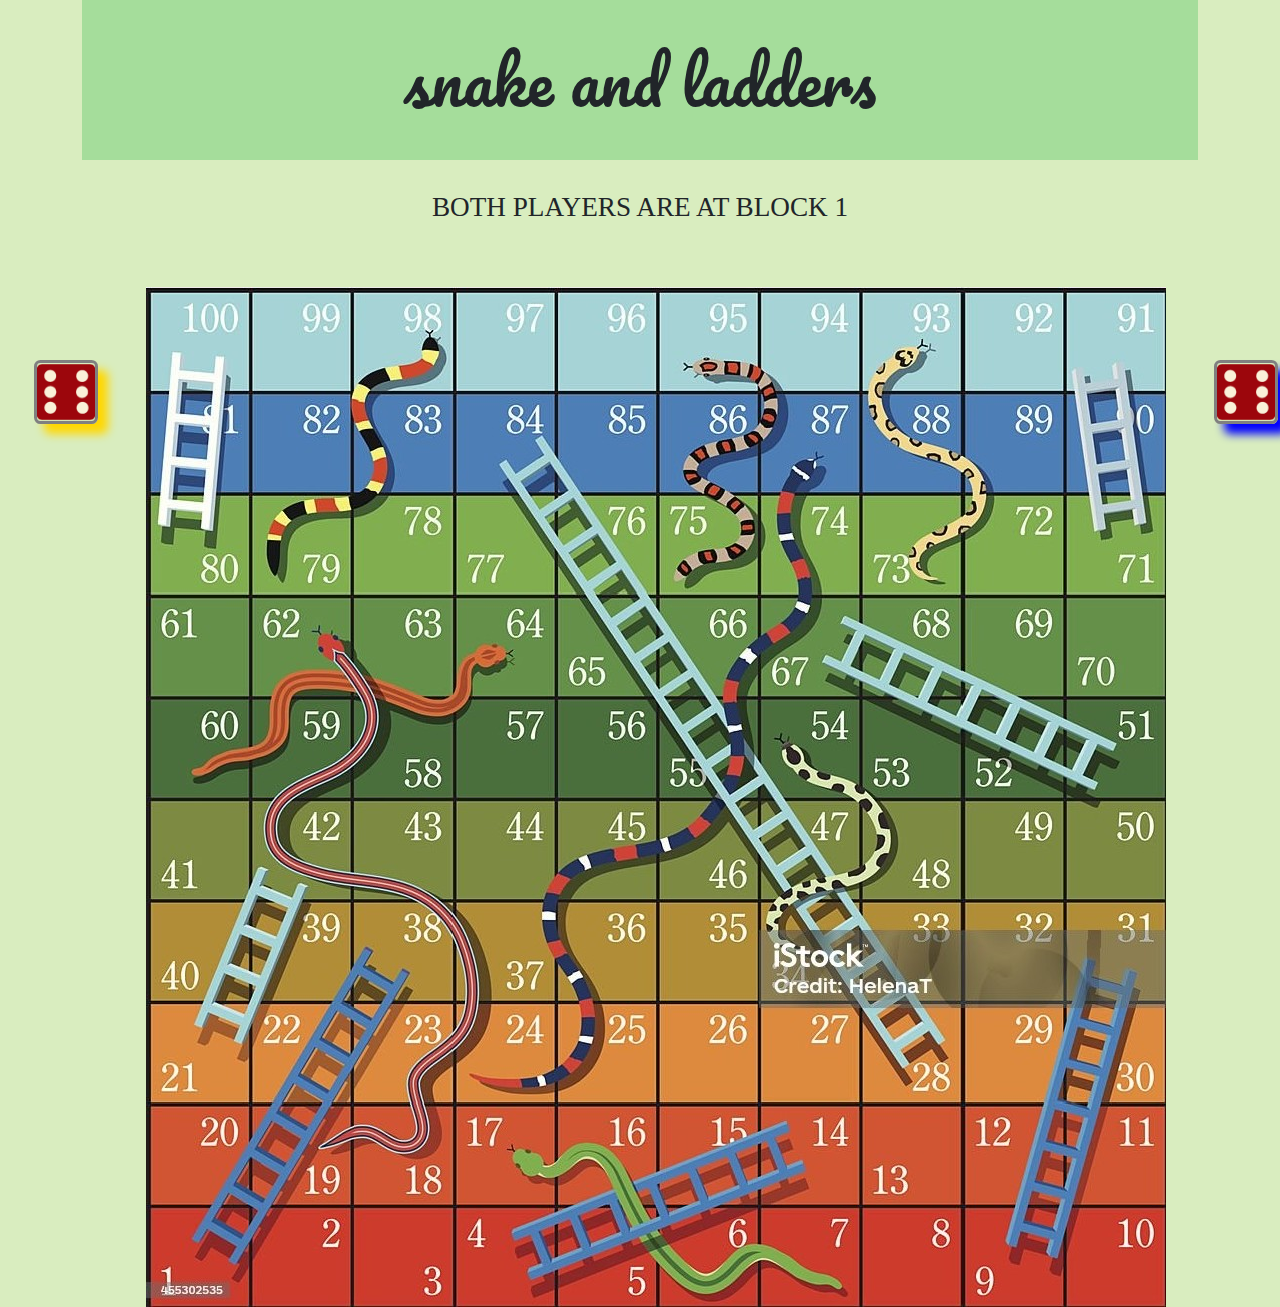
==== index2.html @ 72510134 "Add files via upload" ====
<html>
    <head>
        <title>
            SNAKE AND LADDERS
        </title>
        <!-- Bootstrap -->
        <link rel="stylesheet" href="https://cdn.jsdelivr.net/npm/bootstrap@5.3.3/dist/css/bootstrap.min.css">
        
        <!-- external CSS -->
        <link rel="stylesheet" href="style2.css">

        <!-- google fonts -->
        <link rel="preconnect" href="https://fonts.googleapis.com">
        <link rel="preconnect" href="https://fonts.gstatic.com" crossorigin>
        <link href="https://fonts.googleapis.com/css2?family=Felipa&family=Madimi+One&family=Pacifico&display=swap" rel="stylesheet">
    </head>
    <body>

        <div class="container">
            <div class="heading pacifico-regular" id="heading">snake and ladders</div>
            <div class="instruction winner merriweather-light" id="instruction winner">
                        BOTH PLAYERS ARE AT BLOCK 1
            </div>
            <div class="sub_container">
                <div class="dice dice1">
                    <img src="./dice images/dice6.png" alt="" class="dice_img dice_img1" id="dice_img1">                    
                </div>
                <div class="board"> 
                    <div class="block" id= "block100">
                        <img src="./blockimages/100.jpg" id = "blockimg100">
                    </div>
                    <div class="block" id= "block99" >
                        <img src="./blockimages/99.jpg" id = "blockimg99">
                    </div>
                    <div class="block" id= "block98">
                        <img src="./blockimages/98.jpg" id = "blockimg98">
                    </div>
                    <div class="block" id= "block97">
                        <img src="./blockimages/97.jpg" id = "blockimg97">
                    </div>
                    <div class="block" id= "block96">
                        <img src="./blockimages/96.jpg" id = "blockimg96">
                    </div>
                    <div class="block" id= "block95">
                        <img src="./blockimages/95.jpg" id = "blockimg95">
                    </div>
                    <div class="block" id= "block94">
                        <img src="./blockimages/94.jpg" id = "blockimg94">
                    </div>
                    <div class="block" id= "block93">
                        <img src="./blockimages/93.jpg" id = "blockimg93">
                    </div>
                    <div class="block" id= "block92">
                        <img src="./blockimages/92.jpg" id = "blockimg92">
                    </div>
                    <div class="block" id= "block91">
                        <img src="./blockimages/91.jpg" id = "blockimg91">
                    </div>
                    <div class="block" id= "block81">
                        <img src="./blockimages/81_.jpg" id = "blockimg81">
                    </div>
                    <div class="block" id= "block82">
                        <img src="./blockimages/82_.jpg" id = "blockimg82">
                    </div>
                    <div class="block" id= "block83">
                        <img src="./blockimages/83_.jpg" id = "blockimg83">
                    </div>
                    <div class="block" id= "block84">
                        <img src="./blockimages/84_.jpg" id = "blockimg84">
                    </div>
                    <div class="block" id= "block85">
                        <img src="./blockimages/85_.jpg" id = "blockimg85">
                    </div>
                    <div class="block" id= "block86">
                        <img src="./blockimages/86_.jpg" id = "blockimg86">
                    </div>
                    <div class="block" id= "block87">
                        <img src="./blockimages/87_.jpg" id = "blockimg87">
                    </div>
                    <div class="block" id= "block88">
                        <img src="./blockimages/88_.jpg" id = "blockimg88">
                    </div>
                    <div class="block" id= "block89">
                        <img src="./blockimages/89_.jpg" id = "blockimg89">
                    </div>
                    <div class="block" id= "block90">
                        <img src="./blockimages/90_.jpg" id = "blockimg90">
                    </div>
                    <div class="block" id= "block80">
                        <img src="./blockimages/80.jpg" id = "blockimg80">
                    </div>
                    <div class="block" id= "block79">
                        <img src="./blockimages/79.jpg" id = "blockimg79">
                    </div>
                    <div class="block" id= "block78">
                        <img src="./blockimages/78.jpg" id = "blockimg78">
                    </div>
                    <div class="block" id= "block77">
                        <img src="./blockimages/77.jpg" id = "blockimg77">
                    </div>
                    <div class="block" id= "block76">
                        <img src="./blockimages/76.jpg" id = "blockimg76">
                    </div>
                    <div class="block" id= "block75">
                        <img src="./blockimages/75.jpg" id = "blockimg75">
                    </div>
                    <div class="block" id= "block74">
                        <img src="./blockimages/74.jpg" id = "blockimg74">
                    </div>
                    <div class="block" id= "block73">
                        <img src="./blockimages/73.jpg" id = "blockimg73">
                    </div>
                    <div class="block" id= "block72">
                        <img src="./blockimages/72.jpg" id = "blockimg72">
                    </div>
                    <div class="block" id= "block71">
                        <img src="./blockimages/71.jpg" id = "blockimg71">
                    </div>
                    <div class="block" id= "block61">
                        <img src="./blockimages/61_.jpg" id = "blockimg61">
                    </div>
                    <div class="block" id= "block62">
                        <img src="./blockimages/62_.jpg" id = "blockimg62">
                    </div>
                    <div class="block" id= "block63">
                        <img src="./blockimages/63_.jpg" id = "blockimg63">
                    </div>
                    <div class="block" id= "block64">
                        <img src="./blockimages/64_.jpg" id = "blockimg64">
                    </div>
                    <div class="block" id= "block65">
                        <img src="./blockimages/65_.jpg" id = "blockimg65">
                    </div>
                    <div class="block" id= "block66">
                        <img src="./blockimages/66_.jpg" id = "blockimg66">
                    </div>
                    <div class="block" id= "block67">
                        <img src="./blockimages/67_.jpg" id = "blockimg67">
                    </div>
                    <div class="block" id= "block68">
                        <img src="./blockimages/68_.jpg" id = "blockimg68">
                    </div>
                    <div class="block" id= "block69">
                        <img src="./blockimages/69_.jpg" id = "blockimg69">
                    </div>
                    <div class="block" id= "block70">
                        <img src="./blockimages/70_.jpg" id = "blockimg70">
                    </div>
                    <div class="block" id= "block60">
                        <img src="./blockimages/60.jpg" id = "blockimg60">
                    </div>
                    <div class="block" id= "block59">
                        <img src="./blockimages/59.jpg" id = "blockimg59">
                    </div>
                    <div class="block" id= "block58">
                        <img src="./blockimages/58.jpg" id = "blockimg58">
                    </div>
                    <div class="block" id= "block57">
                        <img src="./blockimages/57.jpg" id = "blockimg57">
                    </div>
                    <div class="block" id= "block56">
                        <img src="./blockimages/56.jpg" id = "blockimg56">
                    </div>
                    <div class="block" id= "block55">
                        <img src="./blockimages/55.jpg" id = "blockimg55">
                    </div>
                    <div class="block" id= "block54">
                        <img src="./blockimages/54.jpg" id = "blockimg54">
                    </div>
                    <div class="block" id= "block53">
                        <img src="./blockimages/53.jpg" id = "blockimg53">
                    </div>
                    <div class="block" id= "block52">
                        <img src="./blockimages/52.jpg" id = "blockimg52">
                    </div>
                    <div class="block" id= "block51">
                        <img src="./blockimages/51.jpg" id = "blockimg51">
                    </div>
                    <div class="block" id= "block41">
                        <img src="./blockimages/41_.jpg" id = "blockimg41">
                    </div>
                    <div class="block" id= "block42">
                        <img src="./blockimages/42_.jpg" id = "blockimg42">
                    </div>
                    <div class="block" id= "block43">
                        <img src="./blockimages/43_.jpg" id = "blockimg43">
                    </div>
                    <div class="block" id= "block44">
                        <img src="./blockimages/44_.jpg" id = "blockimg44">
                    </div>
                    <div class="block" id= "block45">
                        <img src="./blockimages/45_.jpg" id = "blockimg45">
                    </div>
                    <div class="block" id= "block46">
                        <img src="./blockimages/46_.jpg" id = "blockimg46">
                    </div>
                    <div class="block" id= "block47">
                        <img src="./blockimages/47_.jpg" id = "blockimg47">
                    </div>
                    <div class="block" id= "block48">
                        <img src="./blockimages/48_.jpg" id = "blockimg48">
                    </div>
                    <div class="block" id= "block49">
                        <img src="./blockimages/49_.jpg" id = "blockimg49">
                    </div>
                    <div class="block" id= "block50">
                        <img src="./blockimages/50_.jpg" id = "blockimg50">
                    </div>
                    <div class="block" id= "block40">
                        <img src="./blockimages/40.jpg" id = "blockimg40">
                    </div>
                    <div class="block" id= "block39">
                        <img src="./blockimages/39.jpg" id = "blockimg39">
                    </div>
                    <div class="block" id= "block38">
                        <img src="./blockimages/38.jpg" id = "blockimg38">
                    </div>
                    <div class="block" id= "block37">
                        <img src="./blockimages/37.jpg" id = "blockimg37">
                    </div>
                    <div class="block" id= "block36">
                        <img src="./blockimages/36.jpg" id = "blockimg36">
                    </div>
                    <div class="block" id= "block35">
                        <img src="./blockimages/35.jpg" id = "blockimg35">
                    </div>
                    <div class="block" id= "block34">
                        <img src="./blockimages/34.jpg" id = "blockimg34">
                    </div>
                    <div class="block" id= "block33">
                        <img src="./blockimages/33.jpg" id = "blockimg33">
                    </div>
                    <div class="block" id= "block32">
                        <img src="./blockimages/32.jpg" id = "blockimg32">
                    </div>
                    <div class="block" id= "block31">
                        <img src="./blockimages/31.jpg" id = "blockimg31">
                    </div>
                    <div class="block" id= "block21">
                        <img src="./blockimages/21_.jpg" id = "blockimg21">
                    </div> 
                    <div class="block" id= "block22">
                        <img src="./blockimages/22_.jpg" id = "blockimg22">
                    </div>
                    <div class="block" id= "block23">
                        <img src="./blockimages/23_.jpg" id = "blockimg23">
                    </div>
                    <div class="block" id= "block24">
                        <img src="./blockimages/24_.jpg" id = "blockimg24">
                    </div>
                    <div class="block" id= "block25">
                        <img src="./blockimages/25_.jpg" id = "blockimg25">
                    </div>
                    <div class="block" id= "block26">
                        <img src="./blockimages/26_.jpg" id = "blockimg26">
                    </div>
                    <div class="block" id= "block27">
                        <img src="./blockimages/27_.jpg" id = "blockimg27">
                    </div>
                    <div class="block" id= "block28">
                        <img src="./blockimages/28_.jpg" id = "blockimg28">
                    </div>
                    <div class="block" id= "block29">
                        <img src="./blockimages/29_.jpg" id = "blockimg29">
                    </div>
                    <div class="block" id= "block30">
                        <img src="./blockimages/30_.jpg" id = "blockimg30">
                    </div>
                    <div class="block" id= "block20">
                        <img src="./blockimages/20.jpg" id = "blockimg20">
                    </div>
                    <div class="block" id= "block19">
                        <img src="./blockimages/19.jpg" id = "blockimg19">
                    </div>
                    <div class="block" id= "block18">
                        <img src="./blockimages/18.jpg" id = "blockimg18">
                    </div>
                    <div class="block" id= "block17">
                        <img src="./blockimages/17.jpg" id = "blockimg17">
                    </div>
                    <div class="block" id= "block16">
                        <img src="./blockimages/16.jpg" id = "blockimg16">
                    </div>
                    <div class="block" id= "block15">
                        <img src="./blockimages/15.jpg" id = "blockimg15">
                    </div>
                    <div class="block" id= "block14">
                        <img src="./blockimages/14.jpg" id = "blockimg14">
                    </div>
                    <div class="block" id= "block13">
                        <img src="./blockimages/13.jpg" id = "blockimg13">
                    </div>
                    <div class="block" id= "block12">
                        <img src="./blockimages/12.jpg" id = "blockimg12">
                    </div>
                    <div class="block" id= "block11">
                        <img src="./blockimages/11.jpg" id = "blockimg11">
                    </div>
                    <div class="block" id= "block1">
                        <img src="./blockimages/1_.jpg" id = "blockimg1">
                    </div>
                    <div class="block" id= "block2">
                        <img src="./blockimages/2_.jpg" id = "blockimg2">
                    </div>
                    <div class="block" id= "block3">
                        <img src="./blockimages/3_.jpg" id = "blockimg3">
                    </div>
                    <div class="block" id= "block4">
                        <img src="./blockimages/4_.jpg" id = "blockimg4">
                    </div>
                    <div class="block" id= "block5">
                        <img src="./blockimages/5_.jpg" id = "blockimg5">
                    </div>
                    <div class="block" id= "block6">
                        <img src="./blockimages/6_.jpg" id = "blockimg6">
                    </div>
                    <div class="block" id= "block7">
                        <img src="./blockimages/7_.jpg" id = "blockimg7">
                    </div>
                    <div class="block" id= "block8">
                        <img src="./blockimages/8_.jpg" id = "blockimg8">
                    </div>
                    <div class="block" id= "block9">
                        <img src="./blockimages/9_.jpg" id = "blockimg9">
                    </div>
                    <div class="block" id= "block10">
                        <img src="./blockimages/10_.jpg" id = "blockimg10">
                    </div>
                </div>
                <div class="dice dice2">
                    <img src="./dice images/dice6.png" alt="" class="dice_img dice_img2" id="dice_img2" >                    
                </div>
            </div>
        </div>
        

        <script src="index.js"></script>
    </body>
</html>
---- style2.css ----
body{
    background-color: D9EDBF;
}
.sub_container{
    /* position: relative; */
    justify-content: center;
    display: flex;
    height: 40rem;
    width: 100%;
}

.heading{
    height: 10rem;
    background-color: A5DD9B;
    text-align: center;
    width: 100%;
    font-size: 4rem;
}

.instruction{
    text-align: center;
    margin-top: 1em;
    margin-bottom: 1em;
    font-size: 1.7rem;
}

.pacifico-regular {
    padding-top: 2rem;
    font-family: "Pacifico", cursive;
    font-weight: 400;
    font-style: normal;
  }
  
.merriweather-light {
    font-family: "Merriweather", serif;
    font-weight: 300;
    font-style: normal;
}

.dice{
    
    height: 100vh;
    width: 2rem;
    margin: 1rem;
    
}
.dice1{
    margin-right: 3rem;
}
.dice_img{
    margin: 0px;
    position: sticky;
    top: 40%;
    height: 4rem;
    width: 4rem;
    margin-bottom: 1rem;

    transition: width 0.5s,height 0.5s,transform 1s;
    border: 3px solid gray;
    border-radius: 10%;
   
}

.dice_img1{
    box-shadow: 10px 10px 10px gold ;
}

.dice_img2{
    box-shadow: 10px 10px 10px blue;
}

.board{
    margin: 2rem;
    justify-items: center;
    display: grid;
    grid-template-columns:repeat(10,auto);
    grid-template-rows: repeat(10,auto);
}

.dice_img:hover{
    width: 7rem;
    height: 7rem;
    transform: rotate(180deg);
}

.yellow_block{
    background-color:yellow;
 }
 
.blue_block{
     background-color:blue;
  
  }
 
.current_yellow_block_img{
     border-radius: 50%;
 }
.current_blue_block_img{
     border-radius: 50%;
 }

.footer{
    margin-right: 1rem;
    margin-bottom: 1rem;
 }

 @keyframes chance {
    from {height: 4rem;width: 4rem;}
    to {height: 6rem;width: 6rem;}
  }

.dice_img_chance{
    animation: chance 1s;
    animation-iteration-count: infinite;
    animation-direction: alternate;
}


/* #block100{
    background: url("blockimages/100.jpg");
    width: 100%;
    height: 100%;

} */
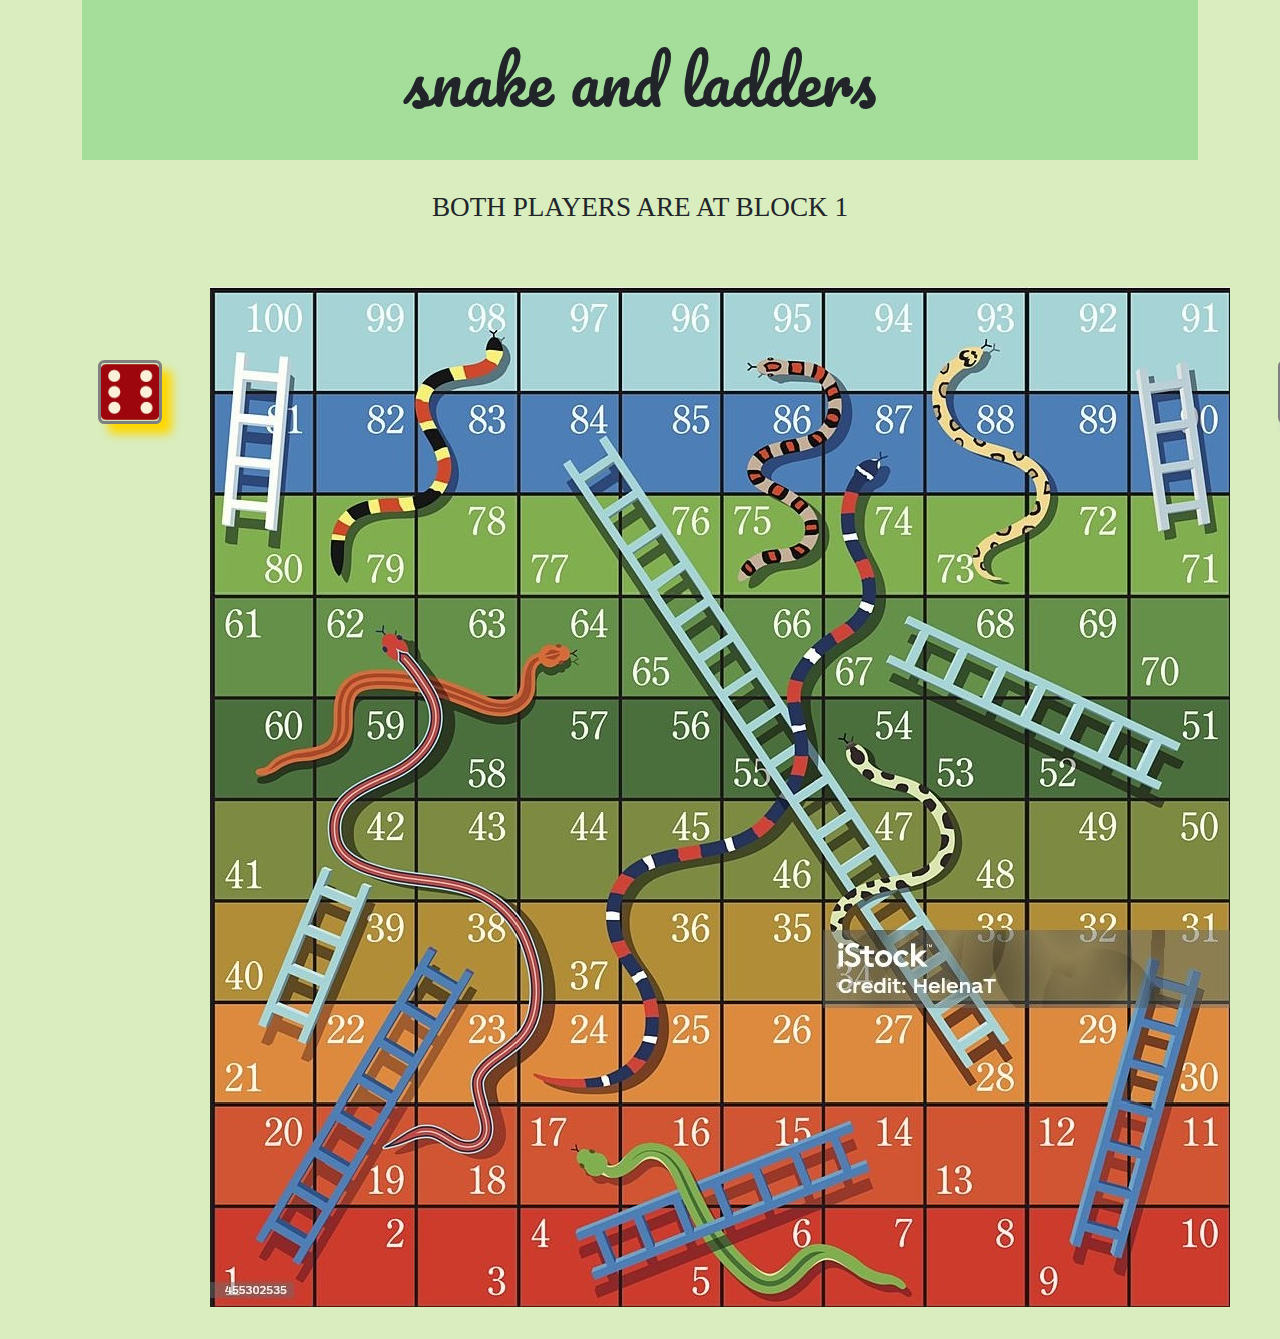
==== commit 6639ca57: "added dice sound try making comaptible with small device" ====
--- a/index2.html
+++ b/index2.html
@@ -3,6 +3,8 @@
         <title>
             SNAKE AND LADDERS
         </title>
+        <meta name="viewport" content="width=device-width,initial-scale=1.0">
+
         <!-- Bootstrap -->
         <link rel="stylesheet" href="https://cdn.jsdelivr.net/npm/bootstrap@5.3.3/dist/css/bootstrap.min.css">
         
--- a/style2.css
+++ b/style2.css
@@ -5,10 +5,17 @@
     /* position: relative; */
     justify-content: center;
     display: flex;
-    height: 40rem;
-    width: 100%;
+    /* height: 40rem; */
+    /* width: 100%;
+     */
+     width: fit-content;
+     height: fit-content;
 }
-
+.container{
+    width: fit-content;
+    height: fit-content;
+    
+}
 .heading{
     height: 10rem;
     background-color: A5DD9B;
@@ -38,11 +45,12 @@
 }
 
 .dice{
-    
     height: 100vh;
     width: 2rem;
     margin: 1rem;
-    
+}
+.dice2{
+    width: fit-content;
 }
 .dice1{
     margin-right: 3rem;
@@ -115,10 +123,26 @@
     animation-direction: alternate;
 }
 
+.block{
+    height: fit-content;
+}
+@keyframes currentCoin{
+    from{scale:1}
+    to{scale:1.2}
+}
 
-/* #block100{
-    background: url("blockimages/100.jpg");
-    width: 100%;
-    height: 100%;
+.currentCoin{
+    animation: currentCoin;
+    animation-duration: 500ms;
+    animation-iteration-count: infinite; 
+}
 
-} */+@media (max-width:400px) {
+    .heading{
+        width: 100%;
+    }
+    .dice2{
+        margin-right: 1rem;
+    }
+}
+
